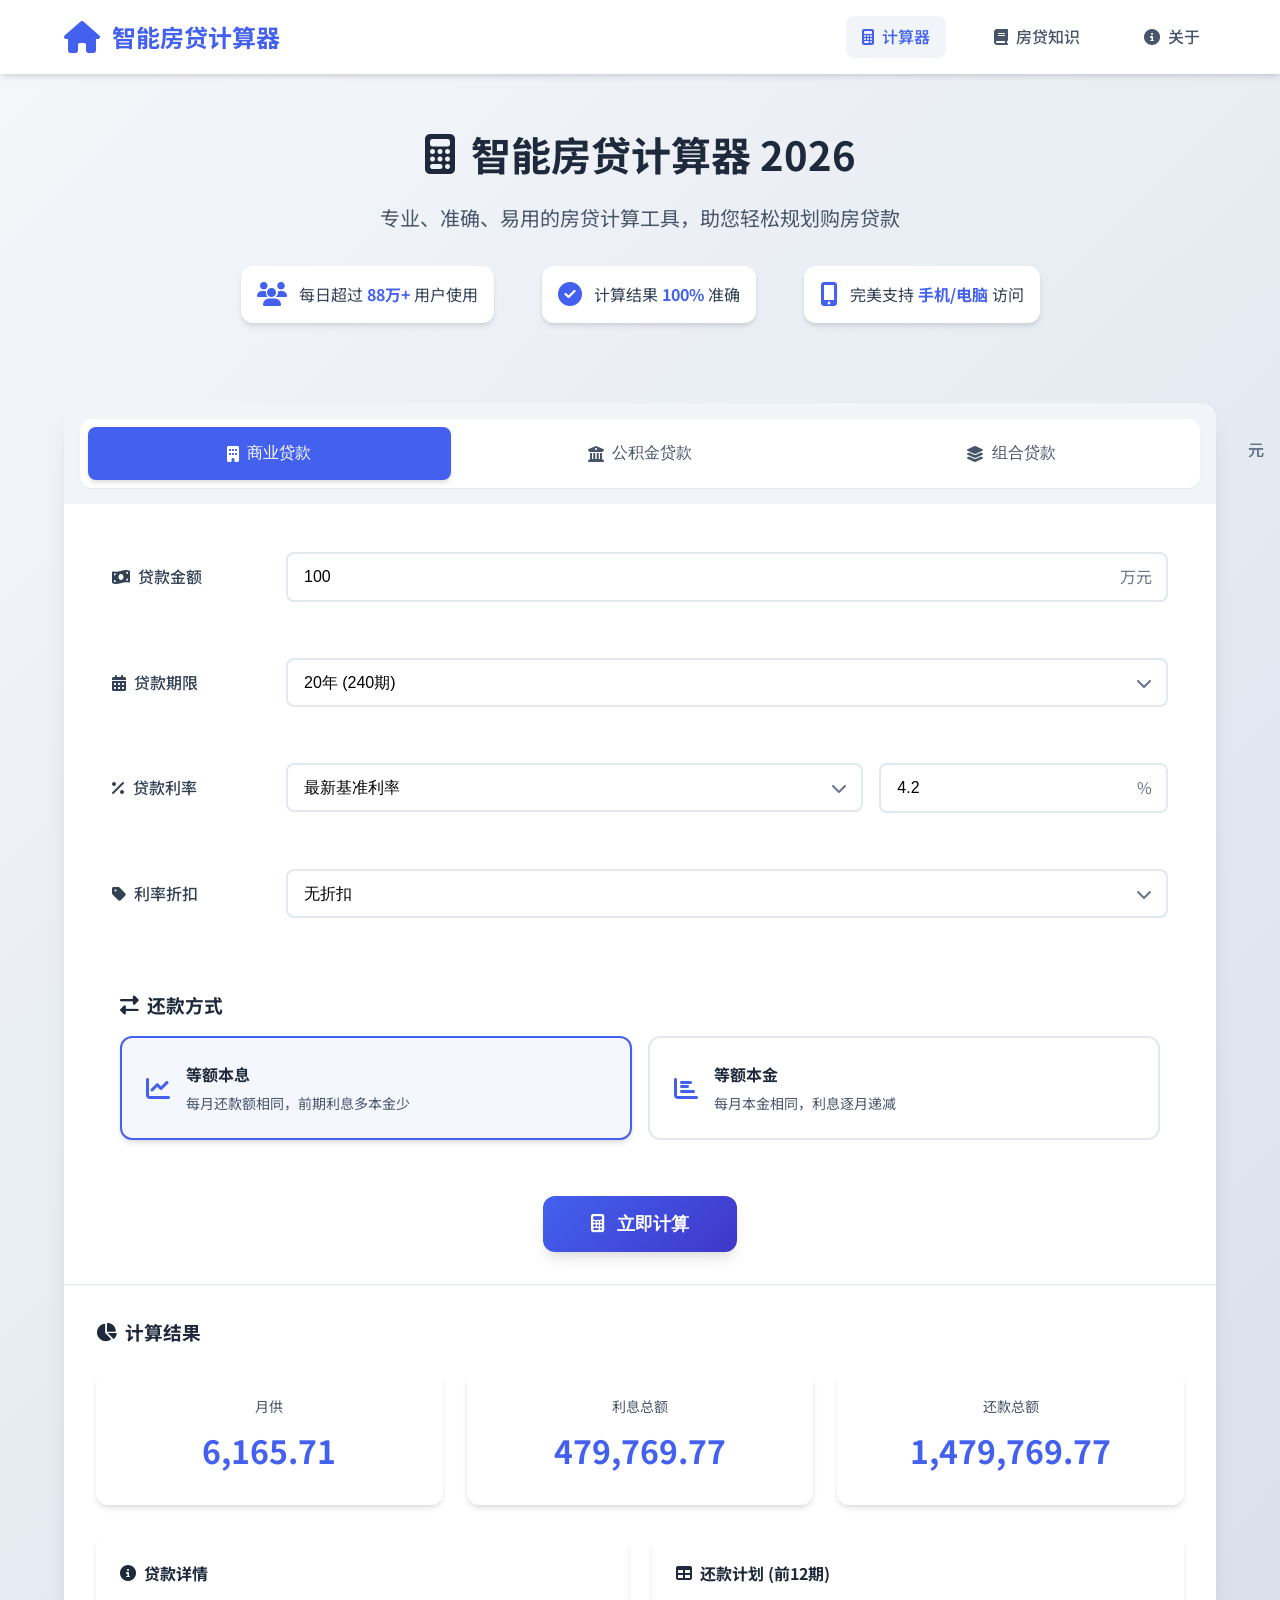
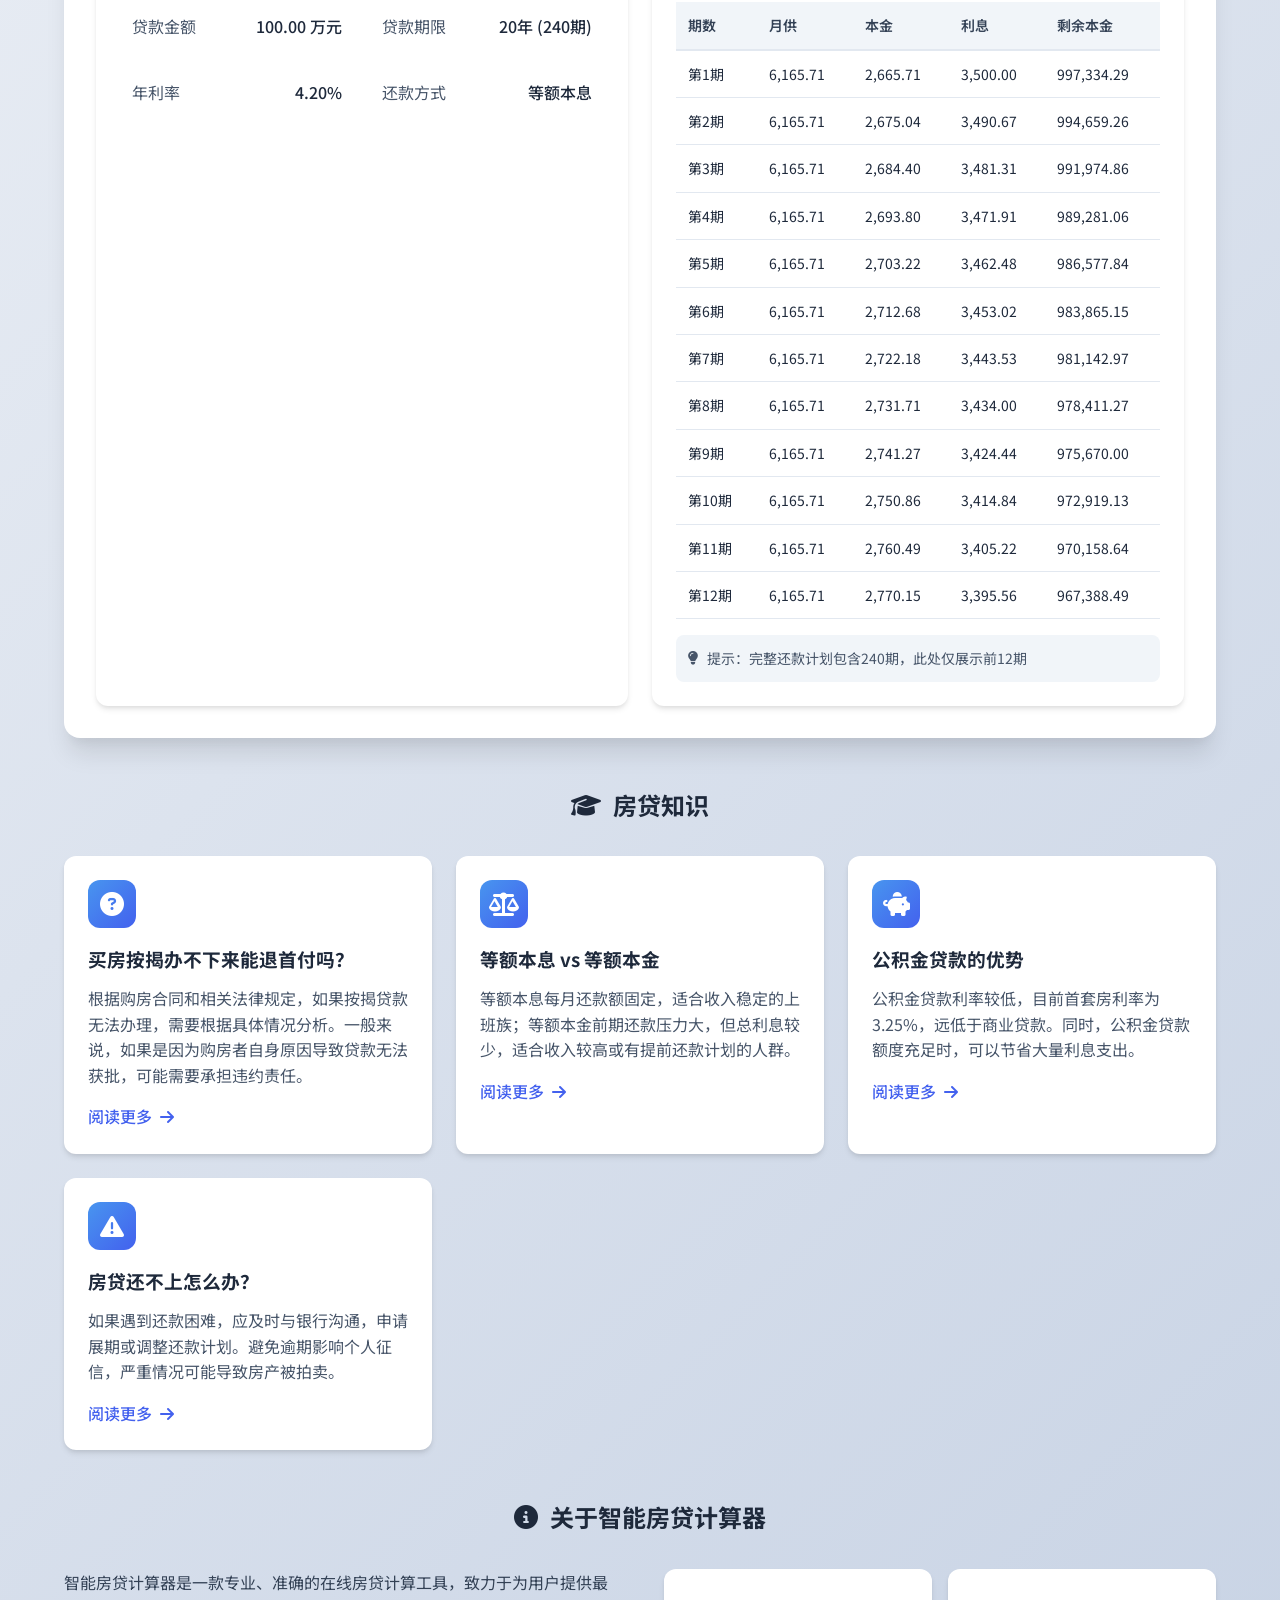
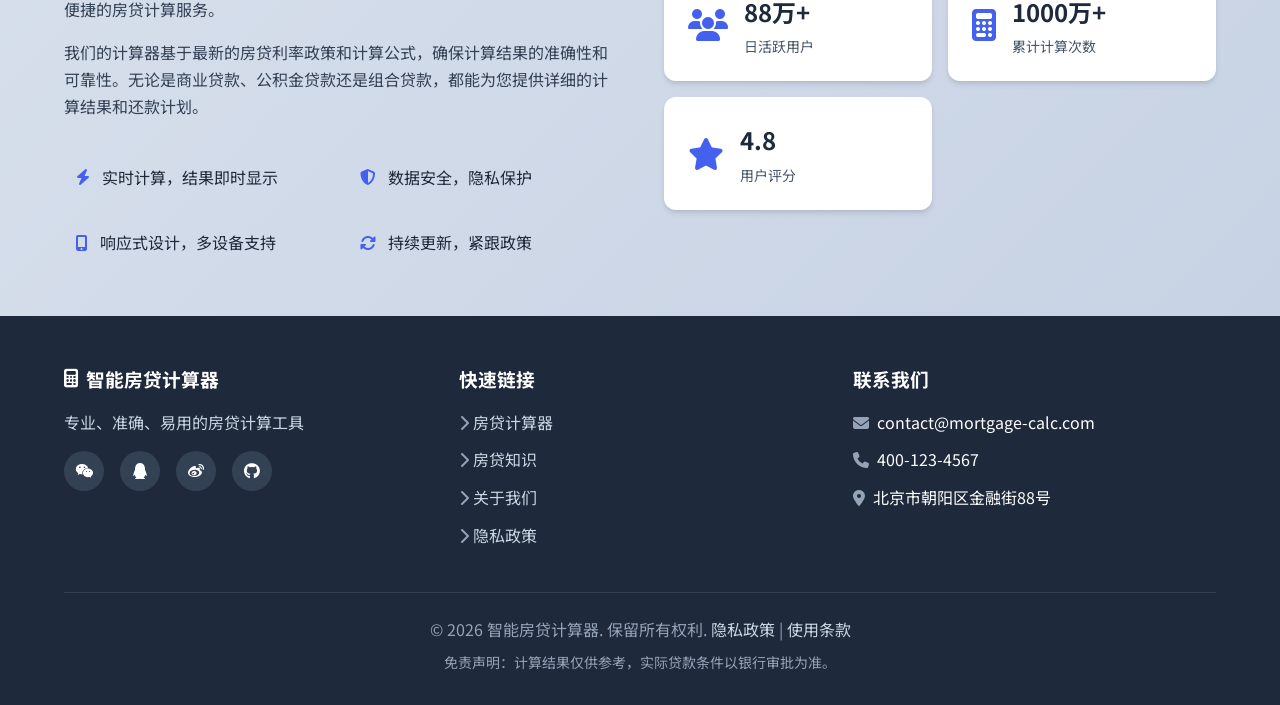
==== mortgage-calculator/index.html @ 3126e53c "begin" ====
<!DOCTYPE html>
<html lang="zh-CN">
<head>
    <meta charset="UTF-8">
    <meta name="viewport" content="width=device-width, initial-scale=1.0">
    <title>智能房贷计算器 - 2026最新版</title>
    <meta name="description" content="智能房贷计算器2026，提供商业贷款、公积金贷款、组合贷款计算，支持等额本息、等额本金还款方式，实时计算月供、利息总额等详细信息。">
    <meta name="keywords" content="房贷计算器,贷款计算器,公积金贷款,商业贷款,等额本息,等额本金,月供计算">
    <link rel="stylesheet" href="css/style.css">
    <link rel="stylesheet" href="https://cdnjs.cloudflare.com/ajax/libs/font-awesome/6.4.0/css/all.min.css">
    <link href="https://fonts.googleapis.com/css2?family=Noto+Sans+SC:wght@300;400;500;700&display=swap" rel="stylesheet">
</head>
<body>
    <!-- 导航栏 -->
    <nav class="navbar">
        <div class="container">
            <div class="logo">
                <i class="fas fa-home"></i>
                <span>智能房贷计算器</span>
            </div>
            <div class="nav-links">
                <a href="#calculator" class="active"><i class="fas fa-calculator"></i> 计算器</a>
                <a href="#knowledge"><i class="fas fa-book"></i> 房贷知识</a>
                <a href="#about"><i class="fas fa-info-circle"></i> 关于</a>
            </div>
            <button class="mobile-menu-btn">
                <i class="fas fa-bars"></i>
            </button>
        </div>
    </nav>

    <!-- 主内容区 -->
    <main class="container">
        <!-- 标题和介绍 -->
        <header class="hero">
            <h1><i class="fas fa-calculator"></i> 智能房贷计算器 2026</h1>
            <p class="subtitle">专业、准确、易用的房贷计算工具，助您轻松规划购房贷款</p>
            <div class="stats">
                <div class="stat-item">
                    <i class="fas fa-users"></i>
                    <span>每日超过 <strong>88万+</strong> 用户使用</span>
                </div>
                <div class="stat-item">
                    <i class="fas fa-check-circle"></i>
                    <span>计算结果 <strong>100%</strong> 准确</span>
                </div>
                <div class="stat-item">
                    <i class="fas fa-mobile-alt"></i>
                    <span>完美支持 <strong>手机/电脑</strong> 访问</span>
                </div>
            </div>
        </header>

        <!-- 计算器主体 -->
        <section id="calculator" class="calculator-section">
            <div class="calculator-card">
                <!-- 标签切换 -->
                <div class="tab-container">
                    <div class="tabs">
                        <button class="tab active" data-tab="commercial">
                            <i class="fas fa-building"></i> 商业贷款
                        </button>
                        <button class="tab" data-tab="provident">
                            <i class="fas fa-university"></i> 公积金贷款
                        </button>
                        <button class="tab" data-tab="combined">
                            <i class="fas fa-layer-group"></i> 组合贷款
                        </button>
                    </div>
                </div>

                <!-- 输入区域 -->
                <div class="input-section">
                    <!-- 商业贷款输入 -->
                    <div class="input-group active" id="commercial-inputs">
                        <div class="input-row">
                            <label for="loan-amount">
                                <i class="fas fa-money-bill-wave"></i> 贷款金额
                            </label>
                            <div class="input-with-unit">
                                <input type="number" id="loan-amount" value="100" min="1" max="10000" step="1">
                                <span class="unit">万元</span>
                            </div>
                        </div>

                        <div class="input-row">
                            <label for="loan-term">
                                <i class="fas fa-calendar-alt"></i> 贷款期限
                            </label>
                            <div class="select-wrapper">
                                <select id="loan-term">
                                    <option value="5">5年 (60期)</option>
                                    <option value="10">10年 (120期)</option>
                                    <option value="15">15年 (180期)</option>
                                    <option value="20" selected>20年 (240期)</option>
                                    <option value="25">25年 (300期)</option>
                                    <option value="30">30年 (360期)</option>
                                </select>
                                <i class="fas fa-chevron-down"></i>
                            </div>
                        </div>

                        <div class="input-row">
                            <label for="interest-rate">
                                <i class="fas fa-percentage"></i> 贷款利率
                            </label>
                            <div class="rate-controls">
                                <div class="select-wrapper">
                                    <select id="rate-type">
                                        <option value="latest">最新基准利率</option>
                                        <option value="custom">手动输入</option>
                                    </select>
                                    <i class="fas fa-chevron-down"></i>
                                </div>
                                <div class="input-with-unit">
                                    <input type="number" id="interest-rate" value="4.2" min="1" max="20" step="0.01">
                                    <span class="unit">%</span>
                                </div>
                            </div>
                        </div>

                        <div class="input-row">
                            <label for="discount-rate">
                                <i class="fas fa-tag"></i> 利率折扣
                            </label>
                            <div class="select-wrapper">
                                <select id="discount-rate">
                                    <option value="1.0" selected>无折扣</option>
                                    <option value="1.2">1.2倍</option>
                                    <option value="1.15">1.15倍</option>
                                    <option value="1.1">1.1倍</option>
                                    <option value="1.05">1.05倍</option>
                                    <option value="0.95">95折</option>
                                    <option value="0.9">9折</option>
                                    <option value="0.85">85折</option>
                                    <option value="0.8">8折</option>
                                    <option value="0.75">75折</option>
                                    <option value="0.7">7折</option>
                                </select>
                                <i class="fas fa-chevron-down"></i>
                            </div>
                        </div>
                    </div>

                    <!-- 还款方式选择 -->
                    <div class="repayment-method">
                        <h3><i class="fas fa-exchange-alt"></i> 还款方式</h3>
                        <div class="method-options">
                            <label class="method-option active">
                                <input type="radio" name="repayment-method" value="equal-payment" checked>
                                <div class="method-content">
                                    <i class="fas fa-chart-line"></i>
                                    <div>
                                        <strong>等额本息</strong>
                                        <p>每月还款额相同，前期利息多本金少</p>
                                    </div>
                                </div>
                            </label>
                            <label class="method-option">
                                <input type="radio" name="repayment-method" value="equal-principal">
                                <div class="method-content">
                                    <i class="fas fa-chart-bar"></i>
                                    <div>
                                        <strong>等额本金</strong>
                                        <p>每月本金相同，利息逐月递减</p>
                                    </div>
                                </div>
                            </label>
                        </div>
                    </div>

                    <!-- 计算按钮 -->
                    <div class="calculate-btn-container">
                        <button id="calculate-btn" class="calculate-btn">
                            <i class="fas fa-calculator"></i> 立即计算
                        </button>
                    </div>
                </div>

                <!-- 结果展示 -->
                <div class="results-section">
                    <div class="results-header">
                        <h3><i class="fas fa-chart-pie"></i> 计算结果</h3>
                        <div class="results-summary">
                            <div class="summary-item">
                                <span class="label">月供</span>
                                <span class="value" id="monthly-payment">6,158.88</span>
                                <span class="unit">元</span>
                            </div>
                            <div class="summary-item">
                                <span class="label">利息总额</span>
                                <span class="value" id="total-interest">478,131.20</span>
                                <span class="unit">元</span>
                            </div>
                            <div class="summary-item">
                                <span class="label">还款总额</span>
                                <span class="value" id="total-payment">1,478,131.20</span>
                                <span class="unit">元</span>
                            </div>
                        </div>
                    </div>

                    <!-- 详细结果 -->
                    <div class="detailed-results">
                        <div class="result-card">
                            <h4><i class="fas fa-info-circle"></i> 贷款详情</h4>
                            <div class="result-grid">
                                <div class="result-item">
                                    <span>贷款金额</span>
                                    <span id="result-loan-amount">100.00 万元</span>
                                </div>
                                <div class="result-item">
                                    <span>贷款期限</span>
                                    <span id="result-loan-term">20年 (240期)</span>
                                </div>
                                <div class="result-item">
                                    <span>年利率</span>
                                    <span id="result-interest-rate">4.20%</span>
                                </div>
                                <div class="result-item">
                                    <span>还款方式</span>
                                    <span id="result-repayment-method">等额本息</span>
                                </div>
                            </div>
                        </div>

                        <!-- 还款计划表 -->
                        <div class="result-card">
                            <h4><i class="fas fa-table"></i> 还款计划 (前12期)</h4>
                            <div class="repayment-table-container">
                                <table class="repayment-table">
                                    <thead>
                                        <tr>
                                            <th>期数</th>
                                            <th>月供</th>
                                            <th>本金</th>
                                            <th>利息</th>
                                            <th>剩余本金</th>
                                        </tr>
                                    </thead>
                                    <tbody id="repayment-plan">
                                        <!-- 还款计划将通过JavaScript动态生成 -->
                                    </tbody>
                                </table>
                            </div>
                            <div class="table-note">
                                <i class="fas fa-lightbulb"></i> 提示：完整还款计划包含240期，此处仅展示前12期
                            </div>
                        </div>
                    </div>
                </div>
            </div>
        </section>

        <!-- 房贷知识 -->
        <section id="knowledge" class="knowledge-section">
            <h2><i class="fas fa-graduation-cap"></i> 房贷知识</h2>
            <div class="knowledge-grid">
                <article class="knowledge-card">
                    <div class="card-icon">
                        <i class="fas fa-question-circle"></i>
                    </div>
                    <h3>买房按揭办不下来能退首付吗？</h3>
                    <p>根据购房合同和相关法律规定，如果按揭贷款无法办理，需要根据具体情况分析。一般来说，如果是因为购房者自身原因导致贷款无法获批，可能需要承担违约责任。</p>
                    <a href="#" class="read-more">阅读更多 <i class="fas fa-arrow-right"></i></a>
                </article>

                <article class="knowledge-card">
                    <div class="card-icon">
                        <i class="fas fa-balance-scale"></i>
                    </div>
                    <h3>等额本息 vs 等额本金</h3>
                    <p>等额本息每月还款额固定，适合收入稳定的上班族；等额本金前期还款压力大，但总利息较少，适合收入较高或有提前还款计划的人群。</p>
                    <a href="#" class="read-more">阅读更多 <i class="fas fa-arrow-right"></i></a>
                </article>

                <article class="knowledge-card">
                    <div class="card-icon">
                        <i class="fas fa-piggy-bank"></i>
                    </div>
                    <h3>公积金贷款的优势</h3>
                    <p>公积金贷款利率较低，目前首套房利率为3.25%，远低于商业贷款。同时，公积金贷款额度充足时，可以节省大量利息支出。</p>
                    <a href="#" class="read-more">阅读更多 <i class="fas fa-arrow-right"></i></a>
                </article>

                <article class="knowledge-card">
                    <div class="card-icon">
                        <i class="fas fa-exclamation-triangle"></i>
                    </div>
                    <h3>房贷还不上怎么办？</h3>
                    <p>如果遇到还款困难，应及时与银行沟通，申请展期或调整还款计划。避免逾期影响个人征信，严重情况可能导致房产被拍卖。</p>
                    <a href="#" class="read-more">阅读更多 <i class="fas fa-arrow-right"></i></a>
                </article>
            </div>
        </section>

        <!-- 关于我们 -->
        <section id="about" class="about-section">
            <h2><i class="fas fa-info-circle"></i> 关于智能房贷计算器</h2>
            <div class="about-content">
                <div class="about-text">
                    <p>智能房贷计算器是一款专业、准确的在线房贷计算工具，致力于为用户提供最便捷的房贷计算服务。</p>
                    <p>我们的计算器基于最新的房贷利率政策和计算公式，确保计算结果的准确性和可靠性。无论是商业贷款、公积金贷款还是组合贷款，都能为您提供详细的计算结果和还款计划。</p>
                    <div class="features">
                        <div class="feature">
                            <i class="fas fa-bolt"></i>
                            <span>实时计算，结果即时显示</span>
                        </div>
                        <div class="feature">
                            <i class="fas fa-shield-alt"></i>
                            <span>数据安全，隐私保护</span>
                        </div>
                        <div class="feature">
                            <i class="fas fa-mobile-alt"></i>
                            <span>响应式设计，多设备支持</span>
                        </div>
                        <div class="feature">
                            <i class="fas fa-sync-alt"></i>
                            <span>持续更新，紧跟政策</span>
                        </div>
                    </div>
                </div>
                <div class="about-stats">
                    <div class="stat-card">
                        <i class="fas fa-users"></i>
                        <div>
                            <h3>88万+</h3>
                            <p>日活跃用户</p>
                        </div>
                    </div>
                    <div class="stat-card">
                        <i class="fas fa-calculator"></i>
                        <div>
                            <h3>1000万+</h3>
                            <p>累计计算次数</p>
                        </div>
                    </div>
                    <div class="stat-card">
                        <i class="fas fa-star"></i>
                        <div>
                            <h3>4.8</h3>
                            <p>用户评分</p>
                        </div>
                    </div>
                </div>
            </div>
        </section>
    </main>

    <!-- 页脚 -->
    <footer class="footer">
        <div class="container">
            <div class="footer-content">
                <div class="footer-section">
                    <h3><i class="fas fa-calculator"></i> 智能房贷计算器</h3>
                    <p>专业、准确、易用的房贷计算工具</p>
                    <div class="social-links">
                        <a href="#"><i class="fab fa-weixin"></i></a>
                        <a href="#"><i class="fab fa-qq"></i></a>
                        <a href="#"><i class="fab fa-weibo"></i></a>
                        <a href="#"><i class="fab fa-github"></i></a>
                    </div>
                </div>
                <div class="footer-section">
                    <h3>快速链接</h3>
                    <ul>
                        <li><a href="#calculator"><i class="fas fa-chevron-right"></i> 房贷计算器</a></li>
                        <li><a href="#knowledge"><i class="fas fa-chevron-right"></i> 房贷知识</a></li>
                        <li><a href="#about"><i class="fas fa-chevron-right"></i> 关于我们</a></li>
                        <li><a href="#"><i class="fas fa-chevron-right"></i> 隐私政策</a></li>
                    </ul>
                </div>
                <div class="footer-section">
                    <h3>联系我们</h3>
                    <ul>
                        <li><i class="fas fa-envelope"></i> contact@mortgage-calc.com</li>
                        <li><i class="fas fa-phone"></i> 400-123-4567</li>
                        <li><i class="fas fa-map-marker-alt"></i> 北京市朝阳区金融街88号</li>
                    </ul>
                </div>
            </div>
            <div class="footer-bottom">
                <p>&copy; 2026 智能房贷计算器. 保留所有权利. <a href="#">隐私政策</a> | <a href="#">使用条款</a></p>
                <p class="disclaimer">免责声明：计算结果仅供参考，实际贷款条件以银行审批为准。</p>
            </div>
        </div>
    </footer>

    <!-- JavaScript文件 -->
    <script src="js/calculator.js"></script>
</body>
</html>
---- mortgage-calculator/css/style.css ----
/* 基础样式重置 */
* {
    margin: 0;
    padding: 0;
    box-sizing: border-box;
}

:root {
    --primary-color: #4361ee;
    --primary-light: #4895ef;
    --secondary-color: #3f37c9;
    --accent-color: #4cc9f0;
    --success-color: #4ade80;
    --warning-color: #f59e0b;
    --danger-color: #ef4444;
    --dark-color: #1e293b;
    --light-color: #f8fafc;
    --gray-100: #f1f5f9;
    --gray-200: #e2e8f0;
    --gray-300: #cbd5e1;
    --gray-400: #94a3b8;
    --gray-500: #64748b;
    --gray-600: #475569;
    --gray-700: #334155;
    --gray-800: #1e293b;
    --gray-900: #0f172a;
    --shadow-sm: 0 1px 2px 0 rgba(0, 0, 0, 0.05);
    --shadow-md: 0 4px 6px -1px rgba(0, 0, 0, 0.1), 0 2px 4px -1px rgba(0, 0, 0, 0.06);
    --shadow-lg: 0 10px 15px -3px rgba(0, 0, 0, 0.1), 0 4px 6px -2px rgba(0, 0, 0, 0.05);
    --shadow-xl: 0 20px 25px -5px rgba(0, 0, 0, 0.1), 0 10px 10px -5px rgba(0, 0, 0, 0.04);
    --radius-sm: 0.375rem;
    --radius-md: 0.5rem;
    --radius-lg: 0.75rem;
    --radius-xl: 1rem;
    --transition-fast: 150ms ease;
    --transition-normal: 300ms ease;
    --transition-slow: 500ms ease;
}

body {
    font-family: 'Noto Sans SC', -apple-system, BlinkMacSystemFont, 'Segoe UI', Roboto, sans-serif;
    line-height: 1.6;
    color: var(--gray-800);
    background: linear-gradient(135deg, #f5f7fa 0%, #c3cfe2 100%);
    min-height: 100vh;
}

.container {
    max-width: 1200px;
    margin: 0 auto;
    padding: 0 1.5rem;
}

/* 导航栏样式 */
.navbar {
    background: white;
    box-shadow: var(--shadow-md);
    position: sticky;
    top: 0;
    z-index: 1000;
    padding: 1rem 0;
}

.navbar .container {
    display: flex;
    justify-content: space-between;
    align-items: center;
}

.logo {
    display: flex;
    align-items: center;
    gap: 0.75rem;
    font-size: 1.5rem;
    font-weight: 700;
    color: var(--primary-color);
}

.logo i {
    font-size: 2rem;
}

.nav-links {
    display: flex;
    gap: 2rem;
}

.nav-links a {
    text-decoration: none;
    color: var(--gray-600);
    font-weight: 500;
    padding: 0.5rem 1rem;
    border-radius: var(--radius-md);
    transition: all var(--transition-fast);
    display: flex;
    align-items: center;
    gap: 0.5rem;
}

.nav-links a:hover,
.nav-links a.active {
    color: var(--primary-color);
    background: var(--gray-100);
}

.mobile-menu-btn {
    display: none;
    background: none;
    border: none;
    font-size: 1.5rem;
    color: var(--gray-600);
    cursor: pointer;
}

/* Hero区域 */
.hero {
    text-align: center;
    padding: 3rem 0;
    margin-bottom: 2rem;
}

.hero h1 {
    font-size: 2.5rem;
    color: var(--dark-color);
    margin-bottom: 1rem;
    display: flex;
    align-items: center;
    justify-content: center;
    gap: 1rem;
}

.subtitle {
    font-size: 1.25rem;
    color: var(--gray-600);
    margin-bottom: 2rem;
}

.stats {
    display: flex;
    justify-content: center;
    gap: 3rem;
    flex-wrap: wrap;
}

.stat-item {
    display: flex;
    align-items: center;
    gap: 0.75rem;
    padding: 1rem;
    background: white;
    border-radius: var(--radius-lg);
    box-shadow: var(--shadow-md);
}

.stat-item i {
    font-size: 1.5rem;
    color: var(--primary-color);
}

.stat-item span {
    font-size: 1rem;
    color: var(--gray-700);
}

.stat-item strong {
    color: var(--primary-color);
}

/* 计算器卡片 */
.calculator-card {
    background: white;
    border-radius: var(--radius-xl);
    box-shadow: var(--shadow-xl);
    overflow: hidden;
    margin-bottom: 3rem;
}

/* 标签页样式 */
.tab-container {
    background: var(--gray-100);
    padding: 1rem;
}

.tabs {
    display: flex;
    gap: 0.5rem;
    background: white;
    border-radius: var(--radius-lg);
    padding: 0.5rem;
    box-shadow: var(--shadow-sm);
}

.tab {
    flex: 1;
    padding: 1rem;
    border: none;
    background: transparent;
    border-radius: var(--radius-md);
    font-size: 1rem;
    font-weight: 500;
    color: var(--gray-600);
    cursor: pointer;
    transition: all var(--transition-fast);
    display: flex;
    align-items: center;
    justify-content: center;
    gap: 0.5rem;
}

.tab:hover {
    background: var(--gray-100);
}

.tab.active {
    background: var(--primary-color);
    color: white;
    box-shadow: var(--shadow-md);
}

/* 输入区域 */
.input-section {
    padding: 2rem;
}

.input-group {
    display: none;
}

.input-group.active {
    display: block;
}

.input-row {
    display: flex;
    align-items: center;
    gap: 1.5rem;
    margin-bottom: 1.5rem;
    padding: 1rem;
    background: var(--gray-50);
    border-radius: var(--radius-lg);
}

.input-row label {
    flex: 0 0 150px;
    font-weight: 500;
    color: var(--gray-700);
    display: flex;
    align-items: center;
    gap: 0.5rem;
}

.input-with-unit {
    flex: 1;
    position: relative;
}

.input-with-unit input {
    width: 100%;
    padding: 0.875rem 1rem;
    border: 2px solid var(--gray-200);
    border-radius: var(--radius-md);
    font-size: 1rem;
    transition: all var(--transition-fast);
}

.input-with-unit input:focus {
    outline: none;
    border-color: var(--primary-color);
    box-shadow: 0 0 0 3px rgba(67, 97, 238, 0.1);
}

.unit {
    position: absolute;
    right: 1rem;
    top: 50%;
    transform: translateY(-50%);
    color: var(--gray-500);
}

.select-wrapper {
    flex: 1;
    position: relative;
}

.select-wrapper select {
    width: 100%;
    padding: 0.875rem 1rem;
    border: 2px solid var(--gray-200);
    border-radius: var(--radius-md);
    font-size: 1rem;
    background: white;
    appearance: none;
    cursor: pointer;
    transition: all var(--transition-fast);
}

.select-wrapper select:focus {
    outline: none;
    border-color: var(--primary-color);
    box-shadow: 0 0 0 3px rgba(67, 97, 238, 0.1);
}

.select-wrapper i {
    position: absolute;
    right: 1rem;
    top: 50%;
    transform: translateY(-50%);
    color: var(--gray-500);
    pointer-events: none;
}

.rate-controls {
    flex: 1;
    display: flex;
    gap: 1rem;
}

.rate-controls .select-wrapper {
    flex: 2;
}

.rate-controls .input-with-unit {
    flex: 1;
}

/* 还款方式 */
.repayment-method {
    margin: 2rem 0;
    padding: 1.5rem;
    background: var(--gray-50);
    border-radius: var(--radius-lg);
}

.repayment-method h3 {
    margin-bottom: 1rem;
    color: var(--gray-800);
    display: flex;
    align-items: center;
    gap: 0.5rem;
}

.method-options {
    display: grid;
    grid-template-columns: repeat(auto-fit, minmax(250px, 1fr));
    gap: 1rem;
}

.method-option {
    position: relative;
}

.method-option input {
    position: absolute;
    opacity: 0;
}

.method-content {
    padding: 1.5rem;
    background: white;
    border: 2px solid var(--gray-200);
    border-radius: var(--radius-lg);
    cursor: pointer;
    transition: all var(--transition-fast);
    display: flex;
    align-items: center;
    gap: 1rem;
}

.method-option input:checked + .method-content {
    border-color: var(--primary-color);
    background: rgba(67, 97, 238, 0.05);
    box-shadow: var(--shadow-md);
}

.method-content i {
    font-size: 1.5rem;
    color: var(--primary-color);
}

.method-content strong {
    display: block;
    margin-bottom: 0.25rem;
    color: var(--gray-800);
}

.method-content p {
    font-size: 0.875rem;
    color: var(--gray-600);
}

/* 计算按钮 */
.calculate-btn-container {
    text-align: center;
    margin-top: 2rem;
}

.calculate-btn {
    padding: 1rem 3rem;
    font-size: 1.125rem;
    font-weight: 600;
    color: white;
    background: linear-gradient(135deg, var(--primary-color), var(--secondary-color));
    border: none;
    border-radius: var(--radius-lg);
    cursor: pointer;
    transition: all var(--transition-fast);
    display: inline-flex;
    align-items: center;
    gap: 0.75rem;
    box-shadow: var(--shadow-lg);
}

.calculate-btn:hover {
    transform: translateY(-2px);
    box-shadow: var(--shadow-xl);
}

.calculate-btn:active {
    transform: translateY(0);
}

/* 结果区域 */
.results-section {
    padding: 2rem;
    background: var(--gray-50);
    border-top: 1px solid var(--gray-200);
}

.results-header {
    margin-bottom: 2rem;
}

.results-header h3 {
    margin-bottom: 1.5rem;
    color: var(--gray-800);
    display: flex;
    align-items: center;
    gap: 0.5rem;
}

.results-summary {
    display: grid;
    grid-template-columns: repeat(auto-fit, minmax(200px, 1fr));
    gap: 1.5rem;
}

.summary-item {
    background: white;
    padding: 1.5rem;
    border-radius: var(--radius-lg);
    text-align: center;
    box-shadow: var(--shadow-md);
}

.summary-item .label {
    display: block;
    font-size: 0.875rem;
    color: var(--gray-600);
    margin-bottom: 0.5rem;
}

.summary-item .value {
    font-size: 2rem;
    font-weight: 700;
    color: var(--primary-color);
    display: block;
    margin-bottom: 0.25rem;
}

.summary-item .unit {
    font-size: 1rem;
    color: var(--gray-500);
}

/* 详细结果 */
.detailed-results {
    display: grid;
    grid-template-columns: repeat(auto-fit, minmax(300px, 1fr));
    gap: 1.5rem;
}

.result-card {
    background: white;
    padding: 1.5rem;
    border-radius: var(--radius-lg);
    box-shadow: var(--shadow-md);
}

.result-card h4 {
    margin-bottom: 1rem;
    color: var(--gray-800);
    display: flex;
    align-items: center;
    gap: 0.5rem;
}

.result-grid {
    display: grid;
    grid-template-columns: repeat(2, 1fr);
    gap: 1rem;
}

.result-item {
    display: flex;
    justify-content: space-between;
    padding: 0.75rem;
    background: var(--gray-50);
    border-radius: var(--radius-md);
}

.result-item span:first-child {
    color: var(--gray-600);
}

.result-item span:last-child {
    font-weight: 500;
    color: var(--gray-800);
}

/* 还款计划表 */
.repayment-table-container {
    overflow-x: auto;
    margin: 1rem 0;
}

.repayment-table {
    width: 100%;
    border-collapse: collapse;
    font-size: 0.875rem;
}

.repayment-table th {
    background: var(--gray-100);
    padding: 0.75rem;
    text-align: left;
    font-weight: 600;
    color: var(--gray-700);
    border-bottom: 2px solid var(--gray-200);
}

.repayment-table td {
    padding: 0.75rem;
    border-bottom: 1px solid var(--gray-200);
}

.repayment-table tr:hover {
    background: var(--gray-50);
}

.table-note {
    margin-top: 1rem;
    padding: 0.75rem;
    background: var(--gray-100);
    border-radius: var(--radius-md);
    font-size: 0.875rem;
    color: var(--gray-600);
    display: flex;
    align-items: center;
    gap: 0.5rem;
}

/* 房贷知识区域 */
.knowledge-section {
    margin: 3rem 0;
}

.knowledge-section h2 {
    text-align: center;
    margin-bottom: 2rem;
    color: var(--dark-color);
    display: flex;
    align-items: center;
    justify-content: center;
    gap: 0.75rem;
}

.knowledge-grid {
    display: grid;
    grid-template-columns: repeat(auto-fit, minmax(280px, 1fr));
    gap: 1.5rem;
}

.knowledge-card {
    background: white;
    padding: 1.5rem;
    border-radius: var(--radius-lg);
    box-shadow: var(--shadow-md);
    transition: all var(--transition-fast);
}

.knowledge-card:hover {
    transform: translateY(-4px);
    box-shadow: var(--shadow-lg);
}

.card-icon {
    width: 3rem;
    height: 3rem;
    background: linear-gradient(135deg, var(--primary-light), var(--primary-color));
    border-radius: var(--radius-lg);
    display: flex;
    align-items: center;
    justify-content: center;
    margin-bottom: 1rem;
}

.card-icon i {
    font-size: 1.5rem;
    color: white;
}

.knowledge-card h3 {
    margin-bottom: 0.75rem;
    color: var(--gray-800);
}

.knowledge-card p {
    color: var(--gray-600);
    margin-bottom: 1rem;
    line-height: 1.6;
}

.read-more {
    display: inline-flex;
    align-items: center;
    gap: 0.5rem;
    color: var(--primary-color);
    text-decoration: none;
    font-weight: 500;
    transition: all var(--transition-fast);
}

.read-more:hover {
    gap: 0.75rem;
}

/* 关于区域 */
.about-section {
    margin: 3rem 0;
}

.about-section h2 {
    text-align: center;
    margin-bottom: 2rem;
    color: var(--dark-color);
    display: flex;
    align-items: center;
    justify-content: center;
    gap: 0.75rem;
}

.about-content {
    display: grid;
    grid-template-columns: 1fr 1fr;
    gap: 3rem;
    align-items: start;
}

.about-text p {
    margin-bottom: 1rem;
    color: var(--gray-700);
    line-height: 1.7;
}

.features {
    margin-top: 2rem;
    display: grid;
    grid-template-columns: repeat(2, 1fr);
    gap: 1rem;
}

.feature {
    display: flex;
    align-items: center;
    gap: 0.75rem;
    padding: 0.75rem;
    background: var(--gray-50);
    border-radius: var(--radius-md);
}

.feature i {
    color: var(--primary-color);
}

.about-stats {
    display: grid;
    grid-template-columns: repeat(2, 1fr);
    gap: 1rem;
}

.stat-card {
    background: white;
    padding: 1.5rem;
    border-radius: var(--radius-lg);
    box-shadow: var(--shadow-md);
    display: flex;
    align-items: center;
    gap: 1rem;
}

.stat-card i {
    font-size: 2rem;
    color: var(--primary-color);
}

.stat-card h3 {
    font-size: 1.5rem;
    color: var(--dark-color);
    margin-bottom: 0.25rem;
}

.stat-card p {
    font-size: 0.875rem;
    color: var(--gray-600);
}

/* 页脚样式 */
.footer {
    background: var(--dark-color);
    color: white;
    padding: 3rem 0 1.5rem;
    margin-top: 3rem;
}

.footer-content {
    display: grid;
    grid-template-columns: repeat(auto-fit, minmax(250px, 1fr));
    gap: 2rem;
    margin-bottom: 2rem;
}

.footer-section h3 {
    margin-bottom: 1rem;
    display: flex;
    align-items: center;
    gap: 0.5rem;
}

.footer-section p {
    color: var(--gray-300);
    margin-bottom: 1rem;
}

.social-links {
    display: flex;
    gap: 1rem;
}

.social-links a {
    width: 2.5rem;
    height: 2.5rem;
    background: var(--gray-700);
    border-radius: 50%;
    display: flex;
    align-items: center;
    justify-content: center;
    color: white;
    text-decoration: none;
    transition: all var(--transition-fast);
}

.social-links a:hover {
    background: var(--primary-color);
    transform: translateY(-2px);
}

.footer-section ul {
    list-style: none;
}

.footer-section ul li {
    margin-bottom: 0.75rem;
    display: flex;
    align-items: center;
    gap: 0.5rem;
}

.footer-section ul li a {
    color: var(--gray-300);
    text-decoration: none;
    transition: all var(--transition-fast);
}

.footer-section ul li a:hover {
    color: white;
    padding-left: 0.25rem;
}

.footer-section ul li i {
    color: var(--gray-400);
}

.footer-bottom {
    border-top: 1px solid var(--gray-700);
    padding-top: 1.5rem;
    text-align: center;
}

.footer-bottom p {
    color: var(--gray-400);
    margin-bottom: 0.5rem;
}

.footer-bottom a {
    color: var(--gray-300);
    text-decoration: none;
}

.footer-bottom a:hover {
    color: white;
    text-decoration: underline;
}

.disclaimer {
    font-size: 0.875rem;
    color: var(--gray-500);
}

/* 响应式设计 */
@media (max-width: 768px) {
    .container {
        padding: 0 1rem;
    }

    .nav-links {
        display: none;
    }

    .mobile-menu-btn {
        display: block;
    }

    .hero h1 {
        font-size: 2rem;
        flex-direction: column;
        gap: 0.5rem;
    }

    .stats {
        flex-direction: column;
        gap: 1rem;
    }

    .tabs {
        flex-direction: column;
    }

    .input-row {
        flex-direction: column;
        align-items: flex-start;
        gap: 0.75rem;
    }

    .input-row label {
        flex: none;
        width: 100%;
    }

    .rate-controls {
        flex-direction: column;
        gap: 0.75rem;
    }

    .method-options {
        grid-template-columns: 1fr;
    }

    .results-summary {
        grid-template-columns: 1fr;
    }

    .detailed-results {
        grid-template-columns: 1fr;
    }

    .result-grid {
        grid-template-columns: 1fr;
    }

    .about-content {
        grid-template-columns: 1fr;
        gap: 2rem;
    }

    .features {
        grid-template-columns: 1fr;
    }

    .about-stats {
        grid-template-columns: 1fr;
    }

    .footer-content {
        grid-template-columns: 1fr;
    }
}

/* 动画效果 */
@keyframes fadeIn {
    from {
        opacity: 0;
        transform: translateY(10px);
    }
    to {
        opacity: 1;
        transform: translateY(0);
    }
}

.fade-in {
    animation: fadeIn var(--transition-normal);
}

/* 工具类 */
.text-center {
    text-align: center;
}

.mt-1 { margin-top: 0.25rem; }
.mt-2 { margin-top: 0.5rem; }
.mt-3 { margin-top: 1rem; }
.mt-4 { margin-top: 1.5rem; }
.mt-5 { margin-top: 2rem; }

.mb-1 { margin-bottom: 0.25rem; }
.mb-2 { margin-bottom: 0.5rem; }
.mb-3 { margin-bottom: 1rem; }
.mb-4 { margin-bottom: 1.5rem; }
.mb-5 { margin-bottom: 2rem; }

.p-1 { padding: 0.25rem; }
.p-2 { padding: 0.5rem; }
.p-3 { padding: 1rem; }
.p-4 { padding: 1.5rem; }
.p-5 { padding: 2rem; }
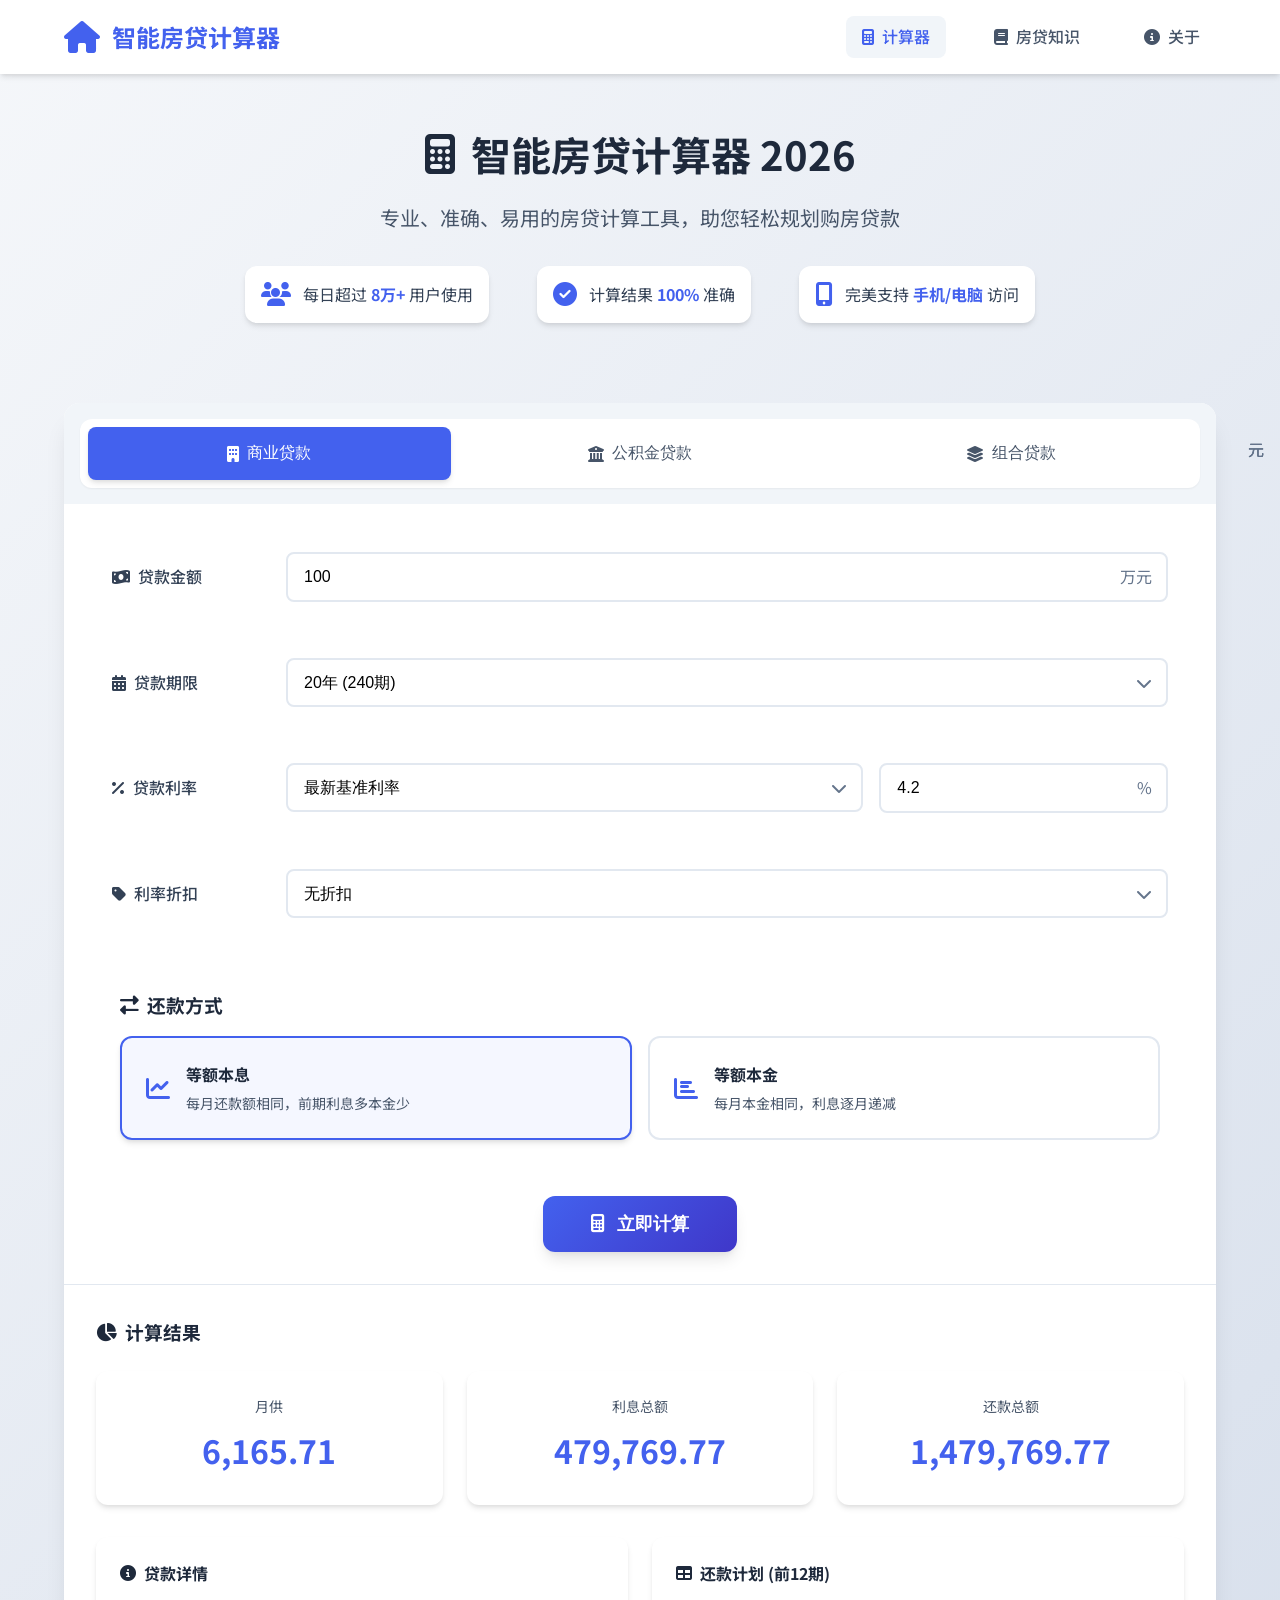
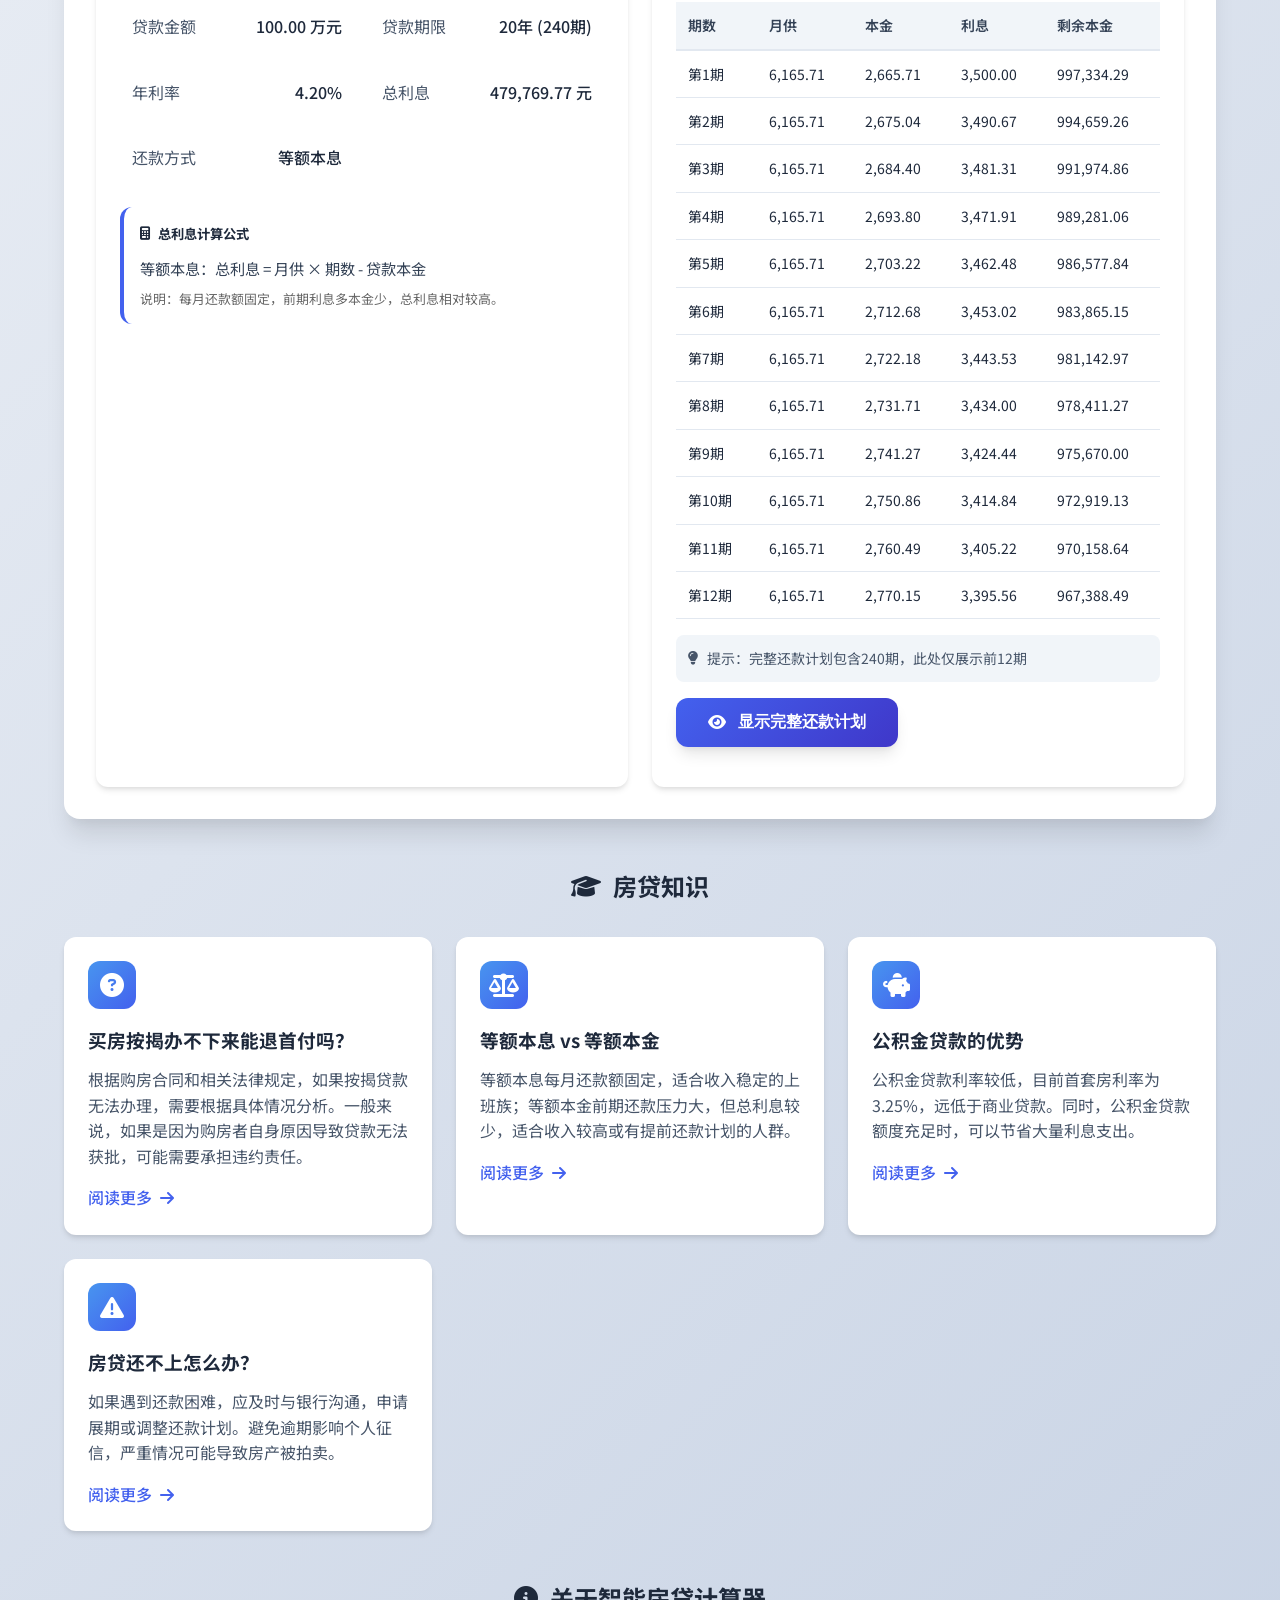
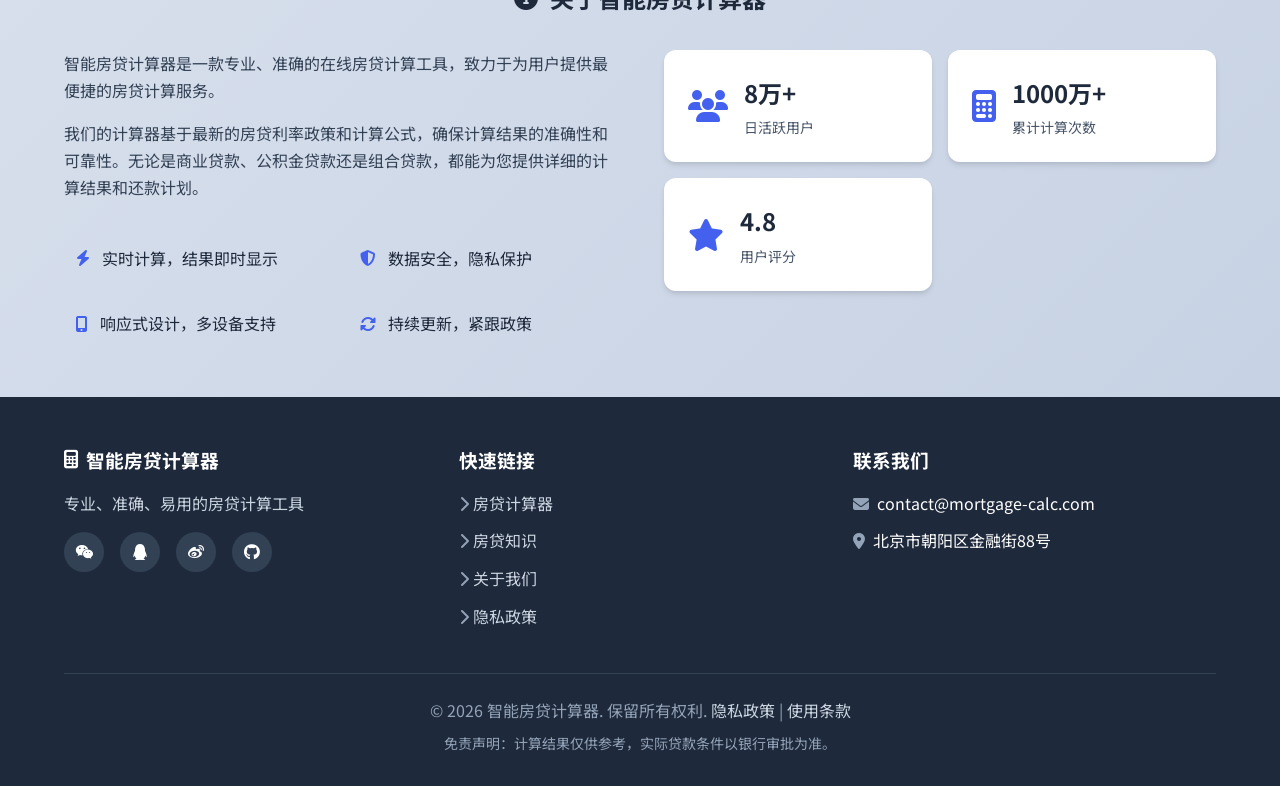
==== commit ed349d81: "发行版准备" ====
--- a/mortgage-calculator/index.html
+++ b/mortgage-calculator/index.html
@@ -20,8 +20,8 @@
             </div>
             <div class="nav-links">
                 <a href="#calculator" class="active"><i class="fas fa-calculator"></i> 计算器</a>
-                <a href="#knowledge"><i class="fas fa-book"></i> 房贷知识</a>
-                <a href="#about"><i class="fas fa-info-circle"></i> 关于</a>
+                <a href="knowledge.html"><i class="fas fa-book"></i> 房贷知识</a>
+                <a href="about.html"><i class="fas fa-info-circle"></i> 关于</a>
             </div>
             <button class="mobile-menu-btn">
                 <i class="fas fa-bars"></i>
@@ -38,7 +38,7 @@
             <div class="stats">
                 <div class="stat-item">
                     <i class="fas fa-users"></i>
-                    <span>每日超过 <strong>88万+</strong> 用户使用</span>
+                    <span>每日超过 <strong>8万+</strong> 用户使用</span>
                 </div>
                 <div class="stat-item">
                     <i class="fas fa-check-circle"></i>
@@ -89,11 +89,36 @@
                             </label>
                             <div class="select-wrapper">
                                 <select id="loan-term">
+                                    <option value="0.5">半年 (6期)</option>
+                                    <option value="1">1年 (12期)</option>
+                                    <option value="2">2年 (24期)</option>
+                                    <option value="3">3年 (36期)</option>
+                                    <option value="4">4年 (48期)</option>
                                     <option value="5">5年 (60期)</option>
+                                    <option value="6">6年 (72期)</option>
+                                    <option value="7">7年 (84期)</option>
+                                    <option value="8">8年 (96期)</option>
+                                    <option value="9">9年 (108期)</option>
                                     <option value="10">10年 (120期)</option>
+                                    <option value="11">11年 (132期)</option>
+                                    <option value="12">12年 (144期)</option>
+                                    <option value="13">13年 (156期)</option>
+                                    <option value="14">14年 (168期)</option>
                                     <option value="15">15年 (180期)</option>
+                                    <option value="16">16年 (192期)</option>
+                                    <option value="17">17年 (204期)</option>
+                                    <option value="18">18年 (216期)</option>
+                                    <option value="19">19年 (228期)</option>
                                     <option value="20" selected>20年 (240期)</option>
+                                    <option value="21">21年 (252期)</option>
+                                    <option value="22">22年 (264期)</option>
+                                    <option value="23">23年 (276期)</option>
+                                    <option value="24">24年 (288期)</option>
                                     <option value="25">25年 (300期)</option>
+                                    <option value="26">26年 (312期)</option>
+                                    <option value="27">27年 (324期)</option>
+                                    <option value="28">28年 (336期)</option>
+                                    <option value="29">29年 (348期)</option>
                                     <option value="30">30年 (360期)</option>
                                 </select>
                                 <i class="fas fa-chevron-down"></i>
@@ -142,6 +167,209 @@
                         </div>
                     </div>
 
+                    <!-- 公积金贷款输入 -->
+                    <div class="input-group" id="provident-inputs">
+                        <div class="input-row">
+                            <label for="provident-loan-amount">
+                                <i class="fas fa-money-bill-wave"></i> 贷款金额
+                            </label>
+                            <div class="input-with-unit">
+                                <input type="number" id="provident-loan-amount" value="100" min="1" max="10000" step="1">
+                                <span class="unit">万元</span>
+                            </div>
+                        </div>
+
+                        <div class="input-row">
+                            <label for="provident-loan-term">
+                                <i class="fas fa-calendar-alt"></i> 贷款期限
+                            </label>
+                            <div class="select-wrapper">
+                                <select id="provident-loan-term">
+                                    <option value="0.5">半年 (6期)</option>
+                                    <option value="1">1年 (12期)</option>
+                                    <option value="2">2年 (24期)</option>
+                                    <option value="3">3年 (36期)</option>
+                                    <option value="4">4年 (48期)</option>
+                                    <option value="5">5年 (60期)</option>
+                                    <option value="6">6年 (72期)</option>
+                                    <option value="7">7年 (84期)</option>
+                                    <option value="8">8年 (96期)</option>
+                                    <option value="9">9年 (108期)</option>
+                                    <option value="10">10年 (120期)</option>
+                                    <option value="11">11年 (132期)</option>
+                                    <option value="12">12年 (144期)</option>
+                                    <option value="13">13年 (156期)</option>
+                                    <option value="14">14年 (168期)</option>
+                                    <option value="15">15年 (180期)</option>
+                                    <option value="16">16年 (192期)</option>
+                                    <option value="17">17年 (204期)</option>
+                                    <option value="18">18年 (216期)</option>
+                                    <option value="19">19年 (228期)</option>
+                                    <option value="20" selected>20年 (240期)</option>
+                                    <option value="21">21年 (252期)</option>
+                                    <option value="22">22年 (264期)</option>
+                                    <option value="23">23年 (276期)</option>
+                                    <option value="24">24年 (288期)</option>
+                                    <option value="25">25年 (300期)</option>
+                                    <option value="26">26年 (312期)</option>
+                                    <option value="27">27年 (324期)</option>
+                                    <option value="28">28年 (336期)</option>
+                                    <option value="29">29年 (348期)</option>
+                                    <option value="30">30年 (360期)</option>
+                                </select>
+                                <i class="fas fa-chevron-down"></i>
+                            </div>
+                        </div>
+
+                        <div class="input-row">
+                            <label for="provident-interest-rate">
+                                <i class="fas fa-percentage"></i> 贷款利率
+                            </label>
+                            <div class="rate-controls">
+                                <div class="select-wrapper">
+                                    <select id="provident-rate-type">
+                                        <option value="latest">最新公积金利率</option>
+                                        <option value="custom">手动输入</option>
+                                    </select>
+                                    <i class="fas fa-chevron-down"></i>
+                                </div>
+                                <div class="input-with-unit">
+                                    <input type="number" id="provident-interest-rate" value="3.25" min="1" max="20" step="0.01">
+                                    <span class="unit">%</span>
+                                </div>
+                            </div>
+                        </div>
+
+                        <div class="input-row">
+                            <label for="provident-discount-rate">
+                                <i class="fas fa-tag"></i> 利率折扣
+                            </label>
+                            <div class="select-wrapper">
+                                <select id="provident-discount-rate">
+                                    <option value="1.0" selected>无折扣</option>
+                                    <option value="1.1">1.1倍</option>
+                                    <option value="1.05">1.05倍</option>
+                                    <option value="0.95">95折</option>
+                                    <option value="0.9">9折</option>
+                                </select>
+                                <i class="fas fa-chevron-down"></i>
+                            </div>
+                        </div>
+                    </div>
+
+                    <!-- 组合贷款输入 -->
+                    <div class="input-group" id="combined-inputs">
+                        <div class="input-row">
+                            <label for="combined-loan-amount">
+                                <i class="fas fa-money-bill-wave"></i> 贷款总额
+                            </label>
+                            <div class="input-with-unit">
+                                <input type="number" id="combined-loan-amount" value="100" min="1" max="10000" step="1">
+                                <span class="unit">万元</span>
+                            </div>
+                        </div>
+
+                        <div class="input-row">
+                            <label for="combined-commercial-amount">
+                                <i class="fas fa-building"></i> 商业贷款金额
+                            </label>
+                            <div class="input-with-unit">
+                                <input type="number" id="combined-commercial-amount" value="60" min="0" max="10000" step="1">
+                                <span class="unit">万元</span>
+                            </div>
+                        </div>
+
+                        <div class="input-row">
+                            <label for="combined-provident-amount">
+                                <i class="fas fa-university"></i> 公积金贷款金额
+                            </label>
+                            <div class="input-with-unit">
+                                <input type="number" id="combined-provident-amount" value="40" min="0" max="10000" step="1">
+                                <span class="unit">万元</span>
+                            </div>
+                        </div>
+
+                        <div class="input-row">
+                            <label for="combined-loan-term">
+                                <i class="fas fa-calendar-alt"></i> 贷款期限
+                            </label>
+                            <div class="select-wrapper">
+                                <select id="combined-loan-term">
+                                    <option value="0.5">半年 (6期)</option>
+                                    <option value="1">1年 (12期)</option>
+                                    <option value="2">2年 (24期)</option>
+                                    <option value="3">3年 (36期)</option>
+                                    <option value="4">4年 (48期)</option>
+                                    <option value="5">5年 (60期)</option>
+                                    <option value="6">6年 (72期)</option>
+                                    <option value="7">7年 (84期)</option>
+                                    <option value="8">8年 (96期)</option>
+                                    <option value="9">9年 (108期)</option>
+                                    <option value="10">10年 (120期)</option>
+                                    <option value="11">11年 (132期)</option>
+                                    <option value="12">12年 (144期)</option>
+                                    <option value="13">13年 (156期)</option>
+                                    <option value="14">14年 (168期)</option>
+                                    <option value="15">15年 (180期)</option>
+                                    <option value="16">16年 (192期)</option>
+                                    <option value="17">17年 (204期)</option>
+                                    <option value="18">18年 (216期)</option>
+                                    <option value="19">19年 (228期)</option>
+                                    <option value="20" selected>20年 (240期)</option>
+                                    <option value="21">21年 (252期)</option>
+                                    <option value="22">22年 (264期)</option>
+                                    <option value="23">23年 (276期)</option>
+                                    <option value="24">24年 (288期)</option>
+                                    <option value="25">25年 (300期)</option>
+                                    <option value="26">26年 (312期)</option>
+                                    <option value="27">27年 (324期)</option>
+                                    <option value="28">28年 (336期)</option>
+                                    <option value="29">29年 (348期)</option>
+                                    <option value="30">30年 (360期)</option>
+                                </select>
+                                <i class="fas fa-chevron-down"></i>
+                            </div>
+                        </div>
+
+                        <div class="input-row">
+                            <label for="combined-commercial-rate">
+                                <i class="fas fa-percentage"></i> 商业贷款利率
+                            </label>
+                            <div class="rate-controls">
+                                <div class="select-wrapper">
+                                    <select id="combined-commercial-rate-type">
+                                        <option value="latest">最新基准利率</option>
+                                        <option value="custom">手动输入</option>
+                                    </select>
+                                    <i class="fas fa-chevron-down"></i>
+                                </div>
+                                <div class="input-with-unit">
+                                    <input type="number" id="combined-commercial-rate" value="4.2" min="1" max="20" step="0.01">
+                                    <span class="unit">%</span>
+                                </div>
+                            </div>
+                        </div>
+
+                        <div class="input-row">
+                            <label for="combined-provident-rate">
+                                <i class="fas fa-percentage"></i> 公积金贷款利率
+                            </label>
+                            <div class="rate-controls">
+                                <div class="select-wrapper">
+                                    <select id="combined-provident-rate-type">
+                                        <option value="latest">最新公积金利率</option>
+                                        <option value="custom">手动输入</option>
+                                    </select>
+                                    <i class="fas fa-chevron-down"></i>
+                                </div>
+                                <div class="input-with-unit">
+                                    <input type="number" id="combined-provident-rate" value="3.25" min="1" max="20" step="0.01">
+                                    <span class="unit">%</span>
+                                </div>
+                            </div>
+                        </div>
+                    </div>
+
                     <!-- 还款方式选择 -->
                     <div class="repayment-method">
                         <h3><i class="fas fa-exchange-alt"></i> 还款方式</h3>
@@ -218,8 +446,19 @@
                                     <span id="result-interest-rate">4.20%</span>
                                 </div>
                                 <div class="result-item">
+                                    <span>总利息</span>
+                                    <span id="result-total-interest">478,131.20 元</span>
+                                </div>
+                                <div class="result-item">
                                     <span>还款方式</span>
                                     <span id="result-repayment-method">等额本息</span>
+                                </div>
+                            </div>
+                            <div class="formula-section">
+                                <h5><i class="fas fa-calculator"></i> 总利息计算公式</h5>
+                                <div id="result-interest-formula" class="formula-text">
+                                    等额本息：总利息 = 月供 × 期数 - 贷款本金
+                                    <br><small>说明：每月还款额固定，前期利息多本金少，总利息相对较高。</small>
                                 </div>
                             </div>
                         </div>
@@ -262,7 +501,7 @@
                     </div>
                     <h3>买房按揭办不下来能退首付吗？</h3>
                     <p>根据购房合同和相关法律规定，如果按揭贷款无法办理，需要根据具体情况分析。一般来说，如果是因为购房者自身原因导致贷款无法获批，可能需要承担违约责任。</p>
-                    <a href="#" class="read-more">阅读更多 <i class="fas fa-arrow-right"></i></a>
+                    <a href="knowledge.html" class="read-more">阅读更多 <i class="fas fa-arrow-right"></i></a>
                 </article>
 
                 <article class="knowledge-card">
@@ -271,7 +510,7 @@
                     </div>
                     <h3>等额本息 vs 等额本金</h3>
                     <p>等额本息每月还款额固定，适合收入稳定的上班族；等额本金前期还款压力大，但总利息较少，适合收入较高或有提前还款计划的人群。</p>
-                    <a href="#" class="read-more">阅读更多 <i class="fas fa-arrow-right"></i></a>
+                    <a href="knowledge.html" class="read-more">阅读更多 <i class="fas fa-arrow-right"></i></a>
                 </article>
 
                 <article class="knowledge-card">
@@ -280,7 +519,7 @@
                     </div>
                     <h3>公积金贷款的优势</h3>
                     <p>公积金贷款利率较低，目前首套房利率为3.25%，远低于商业贷款。同时，公积金贷款额度充足时，可以节省大量利息支出。</p>
-                    <a href="#" class="read-more">阅读更多 <i class="fas fa-arrow-right"></i></a>
+                    <a href="knowledge.html" class="read-more">阅读更多 <i class="fas fa-arrow-right"></i></a>
                 </article>
 
                 <article class="knowledge-card">
@@ -289,7 +528,7 @@
                     </div>
                     <h3>房贷还不上怎么办？</h3>
                     <p>如果遇到还款困难，应及时与银行沟通，申请展期或调整还款计划。避免逾期影响个人征信，严重情况可能导致房产被拍卖。</p>
-                    <a href="#" class="read-more">阅读更多 <i class="fas fa-arrow-right"></i></a>
+                    <a href="knowledge.html" class="read-more">阅读更多 <i class="fas fa-arrow-right"></i></a>
                 </article>
             </div>
         </section>
@@ -324,7 +563,7 @@
                     <div class="stat-card">
                         <i class="fas fa-users"></i>
                         <div>
-                            <h3>88万+</h3>
+                            <h3>8万+</h3>
                             <p>日活跃用户</p>
                         </div>
                     </div>
@@ -365,8 +604,8 @@
                     <h3>快速链接</h3>
                     <ul>
                         <li><a href="#calculator"><i class="fas fa-chevron-right"></i> 房贷计算器</a></li>
-                        <li><a href="#knowledge"><i class="fas fa-chevron-right"></i> 房贷知识</a></li>
-                        <li><a href="#about"><i class="fas fa-chevron-right"></i> 关于我们</a></li>
+                        <li><a href="knowledge.html"><i class="fas fa-chevron-right"></i> 房贷知识</a></li>
+                        <li><a href="about.html"><i class="fas fa-chevron-right"></i> 关于我们</a></li>
                         <li><a href="#"><i class="fas fa-chevron-right"></i> 隐私政策</a></li>
                     </ul>
                 </div>
@@ -374,7 +613,7 @@
                     <h3>联系我们</h3>
                     <ul>
                         <li><i class="fas fa-envelope"></i> contact@mortgage-calc.com</li>
-                        <li><i class="fas fa-phone"></i> 400-123-4567</li>
+
                         <li><i class="fas fa-map-marker-alt"></i> 北京市朝阳区金融街88号</li>
                     </ul>
                 </div>
@@ -389,4 +628,4 @@
     <!-- JavaScript文件 -->
     <script src="js/calculator.js"></script>
 </body>
-</html>+</html>
--- a/mortgage-calculator/css/style.css
+++ b/mortgage-calculator/css/style.css
@@ -933,3 +933,391 @@
 .p-3 { padding: 1rem; }
 .p-4 { padding: 1.5rem; }
 .p-5 { padding: 2rem; }
+
+/* 显示完整还款计划按钮 - 与立即计算按钮相似 */
+.show-all-btn {
+    display: block;
+    margin: 1rem auto;
+    padding: 0.875rem 2rem;
+    font-size: 1rem;
+    font-weight: 600;
+    color: white;
+    background: linear-gradient(135deg, var(--primary-color), var(--secondary-color));
+    border: none;
+    border-radius: var(--radius-lg);
+    cursor: pointer;
+    transition: all var(--transition-fast);
+    display: inline-flex;
+    align-items: center;
+    justify-content: center;
+    gap: 0.75rem;
+    box-shadow: var(--shadow-lg);
+}
+
+.show-all-btn:hover {
+    transform: translateY(-2px);
+    box-shadow: var(--shadow-xl);
+}
+
+.show-all-btn:active {
+    transform: translateY(0);
+}
+
+/* 知识卡片详情 */
+.knowledge-detail {
+    display: none;
+    margin-top: 1rem;
+    padding: 1rem;
+    background: var(--gray-50);
+    border-radius: var(--radius-md);
+    border-left: 4px solid var(--primary-color);
+}
+
+.knowledge-detail h4 {
+    margin-bottom: 0.75rem;
+    color: var(--gray-800);
+}
+
+.knowledge-detail p,
+.knowledge-detail ul,
+.knowledge-detail ol {
+    margin-bottom: 0.75rem;
+    color: var(--gray-700);
+    line-height: 1.6;
+}
+
+.knowledge-detail ul,
+.knowledge-detail ol {
+    padding-left: 1.5rem;
+}
+
+.knowledge-detail li {
+    margin-bottom: 0.5rem;
+}
+
+.knowledge-detail strong {
+    color: var(--gray-900);
+}
+
+/* 对比表格 */
+.comparison-table {
+    width: 100%;
+    border-collapse: collapse;
+    margin: 1rem 0;
+    font-size: 0.875rem;
+}
+
+.comparison-table th {
+    background: var(--gray-100);
+    padding: 0.75rem;
+    text-align: left;
+    font-weight: 600;
+    color: var(--gray-700);
+    border: 1px solid var(--gray-200);
+}
+
+.comparison-table td {
+    padding: 0.75rem;
+    border: 1px solid var(--gray-200);
+}
+
+.comparison-table tr:nth-child(even) {
+    background: var(--gray-50);
+}
+
+/* 时间线 */
+.timeline {
+    position: relative;
+    padding-left: 2rem;
+    margin: 1.5rem 0;
+}
+
+.timeline::before {
+    content: '';
+    position: absolute;
+    left: 0;
+    top: 0;
+    bottom: 0;
+    width: 2px;
+    background: var(--primary-color);
+}
+
+.timeline-item {
+    position: relative;
+    margin-bottom: 1.5rem;
+}
+
+.timeline-item:last-child {
+    margin-bottom: 0;
+}
+
+.timeline-item::before {
+    content: '';
+    position: absolute;
+    left: -2.25rem;
+    top: 0.5rem;
+    width: 0.75rem;
+    height: 0.75rem;
+    border-radius: 50%;
+    background: var(--primary-color);
+    border: 2px solid white;
+    box-shadow: 0 0 0 2px var(--primary-color);
+}
+
+.timeline-date {
+    font-weight: 600;
+    color: var(--primary-color);
+    margin-bottom: 0.25rem;
+}
+
+.timeline-content h3 {
+    margin-bottom: 0.25rem;
+    color: var(--gray-800);
+}
+
+.timeline-content p {
+    color: var(--gray-600);
+    font-size: 0.875rem;
+}
+
+/* 公式部分样式 */
+.formula-section {
+    margin-top: 1.5rem;
+    padding: 1rem;
+    background: var(--gray-50);
+    border-radius: var(--radius-lg);
+    border-left: 4px solid var(--primary-color);
+}
+
+.formula-section h5 {
+    margin-bottom: 0.75rem;
+    color: var(--gray-800);
+    display: flex;
+    align-items: center;
+    gap: 0.5rem;
+}
+
+.formula-text {
+    color: var(--gray-700);
+    line-height: 1.6;
+    font-size: 0.95rem;
+}
+
+.formula-text small {
+    color: var(--gray-600);
+    font-size: 0.85em;
+    display: block;
+    margin-top: 0.5rem;
+    line-height: 1.5;
+}
+
+/* 返回首页按钮 */
+.back-to-home {
+    text-align: center;
+    margin: 2rem 0;
+}
+
+.back-btn {
+    display: inline-flex;
+    align-items: center;
+    gap: 0.5rem;
+    padding: 0.75rem 1.5rem;
+    font-size: 1rem;
+    font-weight: 500;
+    color: var(--primary-color);
+    background: white;
+    border: 2px solid var(--primary-color);
+    border-radius: var(--radius-lg);
+    text-decoration: none;
+    transition: all var(--transition-fast);
+}
+
+.back-btn:hover {
+    background: var(--primary-color);
+    color: white;
+    transform: translateY(-2px);
+    box-shadow: var(--shadow-md);
+}
+
+/* 团队介绍 */
+.team-section {
+    margin: 3rem 0;
+}
+
+.team-section h2 {
+    text-align: center;
+    margin-bottom: 2rem;
+    color: var(--dark-color);
+    display: flex;
+    align-items: center;
+    justify-content: center;
+    gap: 0.75rem;
+}
+
+.team-grid {
+    display: grid;
+    grid-template-columns: repeat(auto-fit, minmax(250px, 1fr));
+    gap: 1.5rem;
+}
+
+.team-member {
+    background: white;
+    padding: 1.5rem;
+    border-radius: var(--radius-lg);
+    box-shadow: var(--shadow-md);
+    text-align: center;
+    transition: all var(--transition-fast);
+}
+
+.team-member:hover {
+    transform: translateY(-4px);
+    box-shadow: var(--shadow-lg);
+}
+
+.member-avatar {
+    width: 5rem;
+    height: 5rem;
+    background: linear-gradient(135deg, var(--primary-light), var(--primary-color));
+    border-radius: 50%;
+    display: flex;
+    align-items: center;
+    justify-content: center;
+    margin: 0 auto 1rem;
+}
+
+.member-avatar i {
+    font-size: 2rem;
+    color: white;
+}
+
+.team-member h3 {
+    margin-bottom: 0.5rem;
+    color: var(--gray-800);
+}
+
+.member-title {
+    color: var(--primary-color);
+    font-weight: 500;
+    margin-bottom: 0.75rem;
+}
+
+.member-bio {
+    color: var(--gray-600);
+    font-size: 0.875rem;
+    line-height: 1.5;
+}
+
+/* 联系表单 */
+.contact-section {
+    margin: 3rem 0;
+}
+
+.contact-section h2 {
+    text-align: center;
+    margin-bottom: 2rem;
+    color: var(--dark-color);
+    display: flex;
+    align-items: center;
+    justify-content: center;
+    gap: 0.75rem;
+}
+
+.contact-content {
+    display: grid;
+    grid-template-columns: repeat(auto-fit, minmax(300px, 1fr));
+    gap: 2rem;
+}
+
+.contact-info h3,
+.contact-form h3 {
+    margin-bottom: 1rem;
+    color: var(--gray-800);
+}
+
+.contact-info ul {
+    list-style: none;
+}
+
+.contact-info li {
+    display: flex;
+    align-items: flex-start;
+    gap: 1rem;
+    margin-bottom: 1.5rem;
+    padding: 1rem;
+    background: white;
+    border-radius: var(--radius-lg);
+    box-shadow: var(--shadow-sm);
+}
+
+.contact-info li i {
+    font-size: 1.25rem;
+    color: var(--primary-color);
+    margin-top: 0.25rem;
+}
+
+.contact-info li strong {
+    display: block;
+    margin-bottom: 0.25rem;
+    color: var(--gray-800);
+}
+
+.contact-info li p {
+    color: var(--gray-600);
+    line-height: 1.5;
+}
+
+.contact-note {
+    font-size: 0.875rem;
+    color: var(--gray-500);
+    margin-top: 0.25rem;
+}
+
+.form-group {
+    margin-bottom: 1rem;
+}
+
+.form-group label {
+    display: block;
+    margin-bottom: 0.5rem;
+    font-weight: 500;
+    color: var(--gray-700);
+}
+
+.form-group input,
+.form-group textarea {
+    width: 100%;
+    padding: 0.75rem;
+    border: 2px solid var(--gray-200);
+    border-radius: var(--radius-md);
+    font-size: 1rem;
+    transition: all var(--transition-fast);
+}
+
+.form-group input:focus,
+.form-group textarea:focus {
+    outline: none;
+    border-color: var(--primary-color);
+    box-shadow: 0 0 0 3px rgba(67, 97, 238, 0.1);
+}
+
+.submit-btn {
+    width: 100%;
+    padding: 0.875rem;
+    font-size: 1rem;
+    font-weight: 600;
+    color: white;
+    background: linear-gradient(135deg, var(--primary-color), var(--secondary-color));
+    border: none;
+    border-radius: var(--radius-md);
+    cursor: pointer;
+    transition: all var(--transition-fast);
+    display: flex;
+    align-items: center;
+    justify-content: center;
+    gap: 0.5rem;
+}
+
+.submit-btn:hover {
+    transform: translateY(-2px);
+    box-shadow: var(--shadow-md);
+}
